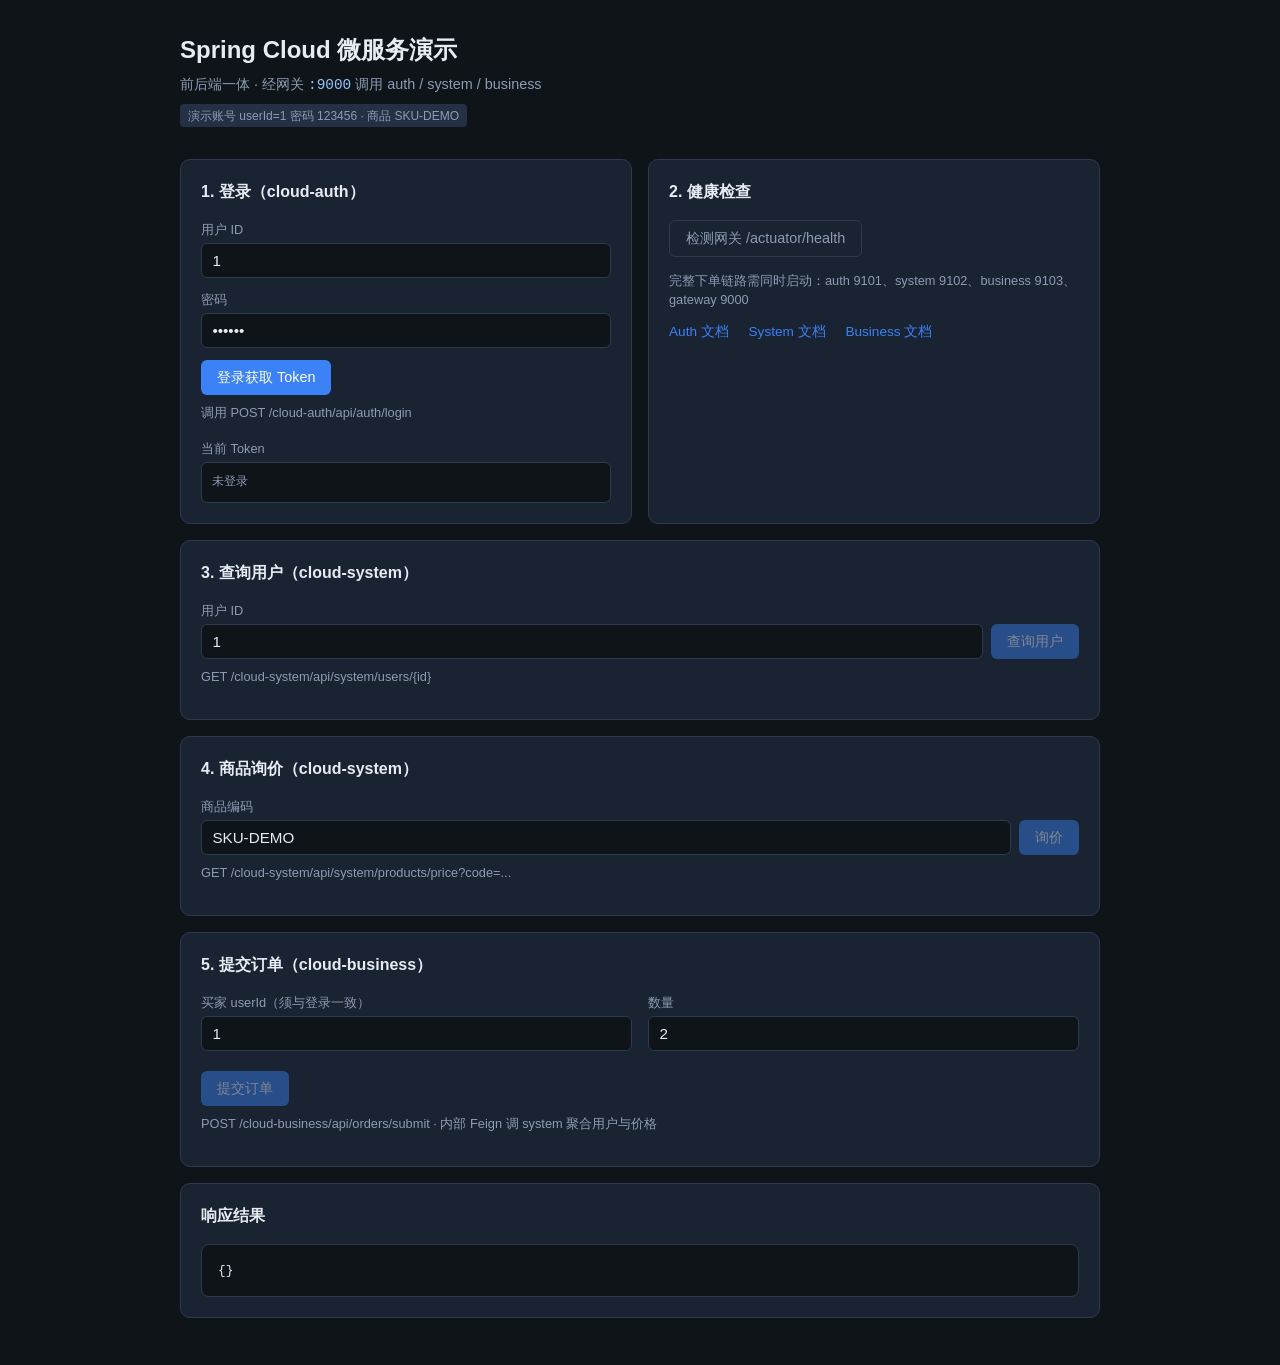
==== cloud-gateway/src/main/resources/static/index.html @ fcc1a133 "增加演示页面交互" ====
<!DOCTYPE html>
<html lang="zh-CN">
<head>
    <meta charset="UTF-8"/>
    <meta name="viewport" content="width=device-width, initial-scale=1"/>
    <title>Spring Cloud Demo · 联调演示</title>
    <style>
        :root {
            --bg: #0f1419;
            --panel: #1a2332;
            --border: #2d3a4f;
            --text: #e7ecf3;
            --muted: #8b9cb3;
            --accent: #3b82f6;
            --accent-hover: #2563eb;
            --ok: #22c55e;
            --err: #ef4444;
        }
        * { box-sizing: border-box; }
        body {
            margin: 0;
            font-family: "Segoe UI", "PingFang SC", "Microsoft YaHei", sans-serif;
            background: var(--bg);
            color: var(--text);
            line-height: 1.5;
            min-height: 100vh;
        }
        .wrap { max-width: 960px; margin: 0 auto; padding: 2rem 1.25rem 3rem; }
        header { margin-bottom: 2rem; }
        header h1 { font-size: 1.5rem; font-weight: 600; margin: 0 0 0.35rem; }
        header p { margin: 0; color: var(--muted); font-size: 0.9rem; }
        .badge {
            display: inline-block;
            font-size: 0.75rem;
            padding: 0.15rem 0.5rem;
            border-radius: 4px;
            background: #243044;
            color: var(--muted);
            margin-top: 0.5rem;
        }
        .grid { display: grid; gap: 1rem; }
        @media (min-width: 720px) {
            .grid-2 { grid-template-columns: 1fr 1fr; }
        }
        .card {
            background: var(--panel);
            border: 1px solid var(--border);
            border-radius: 10px;
            padding: 1.25rem;
        }
        .card h2 {
            font-size: 1rem;
            margin: 0 0 1rem;
            font-weight: 600;
            color: var(--text);
        }
        label {
            display: block;
            font-size: 0.8rem;
            color: var(--muted);
            margin-bottom: 0.25rem;
        }
        input {
            width: 100%;
            padding: 0.5rem 0.65rem;
            margin-bottom: 0.75rem;
            border: 1px solid var(--border);
            border-radius: 6px;
            background: var(--bg);
            color: var(--text);
            font-size: 0.95rem;
        }
        input:focus { outline: 2px solid var(--accent); border-color: transparent; }
        .row { display: flex; gap: 0.5rem; flex-wrap: wrap; align-items: flex-end; }
        .row input { flex: 1; min-width: 120px; margin-bottom: 0; }
        button {
            padding: 0.5rem 1rem;
            border: none;
            border-radius: 6px;
            background: var(--accent);
            color: #fff;
            font-size: 0.9rem;
            cursor: pointer;
            white-space: nowrap;
        }
        button:hover { background: var(--accent-hover); }
        button.secondary {
            background: transparent;
            border: 1px solid var(--border);
            color: var(--muted);
        }
        button.secondary:hover { border-color: var(--accent); color: var(--text); }
        button:disabled { opacity: 0.45; cursor: not-allowed; }
        .token-box {
            font-family: ui-monospace, monospace;
            font-size: 0.75rem;
            word-break: break-all;
            padding: 0.65rem;
            background: var(--bg);
            border-radius: 6px;
            border: 1px solid var(--border);
            color: var(--muted);
            min-height: 2.5rem;
        }
        .token-box.active { color: var(--ok); }
        pre#output {
            margin: 0;
            padding: 1rem;
            background: var(--bg);
            border: 1px solid var(--border);
            border-radius: 8px;
            font-size: 0.8rem;
            overflow: auto;
            max-height: 320px;
            white-space: pre-wrap;
            word-break: break-word;
        }
        .links { margin-top: 0.75rem; font-size: 0.85rem; }
        .links a { color: var(--accent); text-decoration: none; margin-right: 1rem; }
        .links a:hover { text-decoration: underline; }
        .hint { font-size: 0.8rem; color: var(--muted); margin-top: 0.5rem; }
        .status { font-size: 0.85rem; margin-top: 0.5rem; }
        .status.ok { color: var(--ok); }
        .status.err { color: var(--err); }
    </style>
</head>
<body>
<div class="wrap">
    <header>
        <h1>Spring Cloud 微服务演示</h1>
        <p>前后端一体 · 经网关 <code style="color:#93c5fd">:9000</code> 调用 auth / system / business</p>
        <span class="badge">演示账号 userId=1 密码 123456 · 商品 SKU-DEMO</span>
    </header>

    <div class="grid grid-2">
        <section class="card">
            <h2>1. 登录（cloud-auth）</h2>
            <label for="userId">用户 ID</label>
            <input id="userId" type="number" value="1" min="1"/>
            <label for="password">密码</label>
            <input id="password" type="password" value="123456"/>
            <button type="button" id="btnLogin">登录获取 Token</button>
            <p class="hint">调用 POST /cloud-auth/api/auth/login</p>
            <label style="margin-top:1rem">当前 Token</label>
            <div id="tokenBox" class="token-box">未登录</div>
        </section>

        <section class="card">
            <h2>2. 健康检查</h2>
            <button type="button" id="btnHealth" class="secondary">检测网关 /actuator/health</button>
            <p id="healthStatus" class="status"></p>
            <p class="hint">完整下单链路需同时启动：auth 9101、system 9102、business 9103、gateway 9000</p>
            <div class="links">
                <a href="/cloud-auth/doc.html" target="_blank">Auth 文档</a>
                <a href="/cloud-system/doc.html" target="_blank">System 文档</a>
                <a href="/cloud-business/doc.html" target="_blank">Business 文档</a>
            </div>
        </section>
    </div>

    <div class="grid" style="margin-top:1rem">
        <section class="card">
            <h2>3. 查询用户（cloud-system）</h2>
            <div class="row">
                <div style="flex:1">
                    <label for="queryUserId">用户 ID</label>
                    <input id="queryUserId" type="number" value="1"/>
                </div>
                <button type="button" id="btnUser" disabled>查询用户</button>
            </div>
            <p class="hint">GET /cloud-system/api/system/users/{id}</p>
        </section>

        <section class="card">
            <h2>4. 商品询价（cloud-system）</h2>
            <div class="row">
                <div style="flex:1">
                    <label for="sku">商品编码</label>
                    <input id="sku" type="text" value="SKU-DEMO"/>
                </div>
                <button type="button" id="btnPrice" disabled>询价</button>
            </div>
            <p class="hint">GET /cloud-system/api/system/products/price?code=...</p>
        </section>
    </div>

    <section class="card" style="margin-top:1rem">
        <h2>5. 提交订单（cloud-business）</h2>
        <div class="grid grid-2">
            <div>
                <label for="buyerId">买家 userId（须与登录一致）</label>
                <input id="buyerId" type="number" value="1"/>
            </div>
            <div>
                <label for="qty">数量</label>
                <input id="qty" type="number" value="2" min="1"/>
            </div>
        </div>
        <button type="button" id="btnOrder" disabled style="margin-top:0.5rem">提交订单</button>
        <p class="hint">POST /cloud-business/api/orders/submit · 内部 Feign 调 system 聚合用户与价格</p>
    </section>

    <section class="card" style="margin-top:1rem">
        <h2>响应结果</h2>
        <pre id="output">{}</pre>
    </section>
</div>

<script>
(function () {
    const API = '';
    let token = sessionStorage.getItem('demo_token') || '';

    const $ = (id) => document.getElementById(id);
    const tokenBox = $('tokenBox');
    const output = $('output');
    const btnUser = $('btnUser');
    const btnPrice = $('btnPrice');
    const btnOrder = $('btnOrder');

    function show(data, isError) {
        output.textContent = typeof data === 'string' ? data : JSON.stringify(data, null, 2);
        output.style.borderColor = isError ? 'var(--err)' : 'var(--border)';
    }

    function syncTokenUi() {
        if (token) {
            tokenBox.textContent = token;
            tokenBox.classList.add('active');
            btnUser.disabled = false;
            btnPrice.disabled = false;
            btnOrder.disabled = false;
        } else {
            tokenBox.textContent = '未登录';
            tokenBox.classList.remove('active');
            btnUser.disabled = true;
            btnPrice.disabled = true;
            btnOrder.disabled = true;
        }
    }

    async function request(method, path, body, needAuth) {
        const headers = { 'Content-Type': 'application/json', 'X-Trace-Id': 'demo-' + Date.now() };
        if (needAuth && token) {
            headers['Authorization'] = 'Bearer ' + token;
        }
        const opts = { method, headers };
        if (body != null) {
            opts.body = JSON.stringify(body);
        }
        const res = await fetch(API + path, opts);
        const text = await res.text();
        let json;
        try {
            json = JSON.parse(text);
        } catch (e) {
            throw new Error('HTTP ' + res.status + ': ' + text);
        }
        if (!res.ok && json.code == null) {
            json = { code: res.status, message: text, data: null };
        }
        return json;
    }

    $('btnLogin').onclick = async function () {
        try {
            const userId = Number($('userId').value);
            const password = $('password').value;
            const res = await request('POST', '/cloud-auth/api/auth/login', { userId, password }, false);
            show(res, res.code !== 200);
            if (res.code === 200 && res.data && res.data.accessToken) {
                token = res.data.accessToken;
                sessionStorage.setItem('demo_token', token);
                $('buyerId').value = String(userId);
                $('queryUserId').value = String(userId);
                syncTokenUi();
            }
        } catch (e) {
            show(e.message, true);
        }
    };

    $('btnHealth').onclick = async function () {
        const el = $('healthStatus');
        el.textContent = '检测中…';
        el.className = 'status';
        try {
            const res = await fetch(API + '/actuator/health');
            const text = await res.text();
            let json;
            try {
                json = JSON.parse(text);
            } catch (e) {
                throw new Error('HTTP ' + res.status + ': ' + text);
            }
            if (!res.ok) {
                throw new Error('HTTP ' + res.status + ': ' + (json.message || text));
            }
            el.textContent = '网关状态: ' + (json.status || 'UNKNOWN');
            el.className = 'status ' + (json.status === 'UP' ? 'ok' : 'err');
            show(json, json.status !== 'UP');
        } catch (e) {
            el.textContent = '网关不可达（请确认已重启 gateway 且含 actuator 依赖）';
            el.className = 'status err';
            show(e.message, true);
        }
    };

    $('btnUser').onclick = async function () {
        try {
            const id = $('queryUserId').value;
            const res = await request('GET', '/cloud-system/api/system/users/' + id, null, true);
            show(res, res.code !== 200);
        } catch (e) {
            show(e.message, true);
        }
    };

    $('btnPrice').onclick = async function () {
        try {
            const code = encodeURIComponent($('sku').value.trim());
            const res = await request('GET', '/cloud-system/api/system/products/price?code=' + code, null, true);
            show(res, res.code !== 200);
        } catch (e) {
            show(e.message, true);
        }
    };

    $('btnOrder').onclick = async function () {
        try {
            const body = {
                buyerUserId: Number($('buyerId').value),
                productCode: $('sku').value.trim(),
                quantity: Number($('qty').value)
            };
            const res = await request('POST', '/cloud-business/api/orders/submit', body, true);
            show(res, res.code !== 200);
        } catch (e) {
            show(e.message, true);
        }
    };

    syncTokenUi();
})();
</script>
</body>
</html>
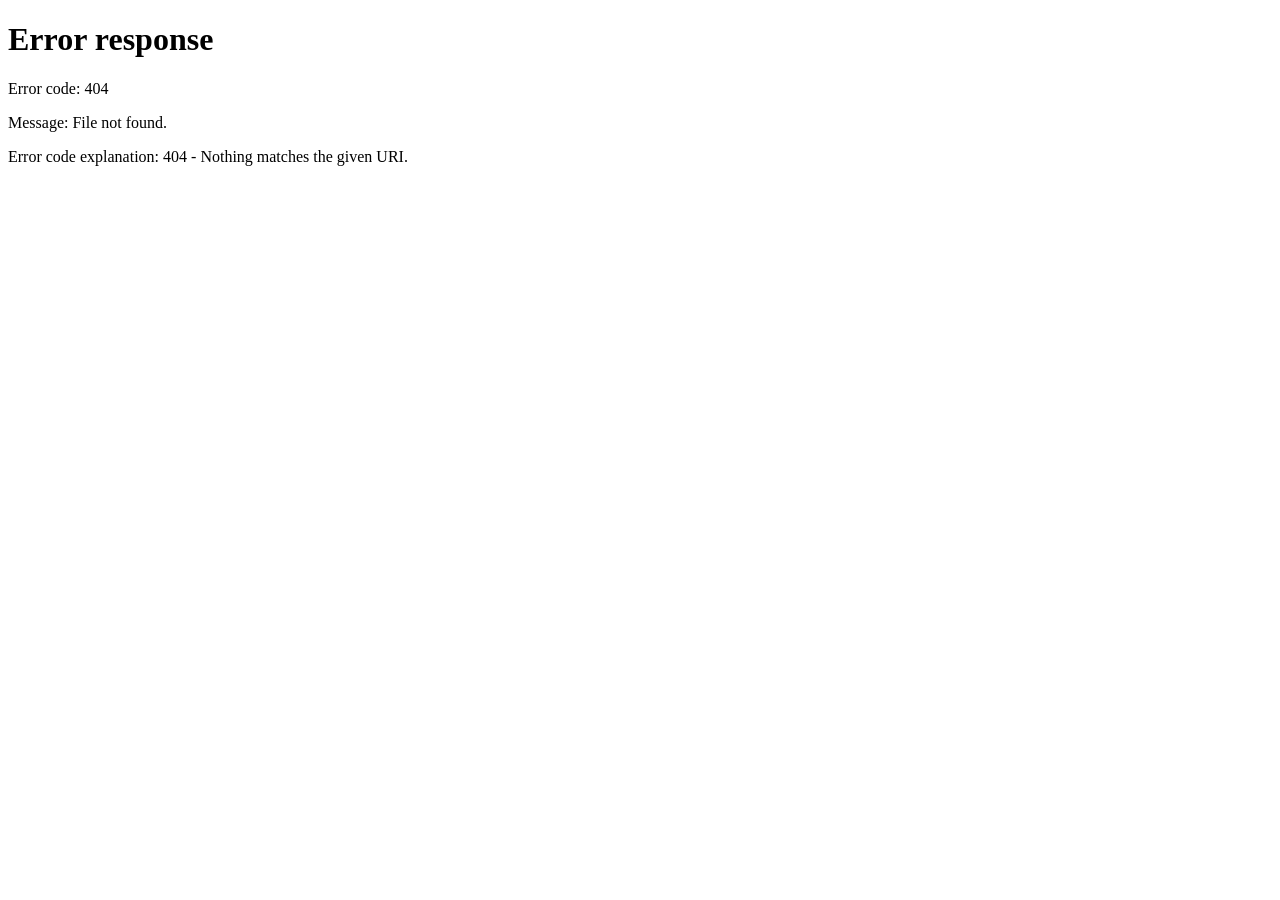
==== commit b9024a92: "增加演示页面交互-增加数据处理-存入项目的json文件中" ====
--- a/cloud-gateway/src/main/resources/static/index.html
+++ b/cloud-gateway/src/main/resources/static/index.html
@@ -206,10 +206,15 @@
     </section>
 </div>
 
+<script src="/js/app.js"></script>
 <script>
 (function () {
+    if (!sessionStorage.getItem('demo_token')) {
+        window.location.replace('/login.html');
+        return;
+    }
     const API = '';
-    let token = sessionStorage.getItem('demo_token') || '';
+    let token = AppSession.getToken();
 
     const $ = (id) => document.getElementById(id);
     const tokenBox = $('tokenBox');
@@ -270,7 +275,13 @@
             show(res, res.code !== 200);
             if (res.code === 200 && res.data && res.data.accessToken) {
                 token = res.data.accessToken;
-                sessionStorage.setItem('demo_token', token);
+                AppSession.save(token, {
+                    userId: res.data.userId,
+                    userName: res.data.userName,
+                    role: res.data.role,
+                    avatarUrl: res.data.avatarUrl,
+                    expireInSeconds: res.data.expireInSeconds
+                });
                 $('buyerId').value = String(userId);
                 $('queryUserId').value = String(userId);
                 syncTokenUi();
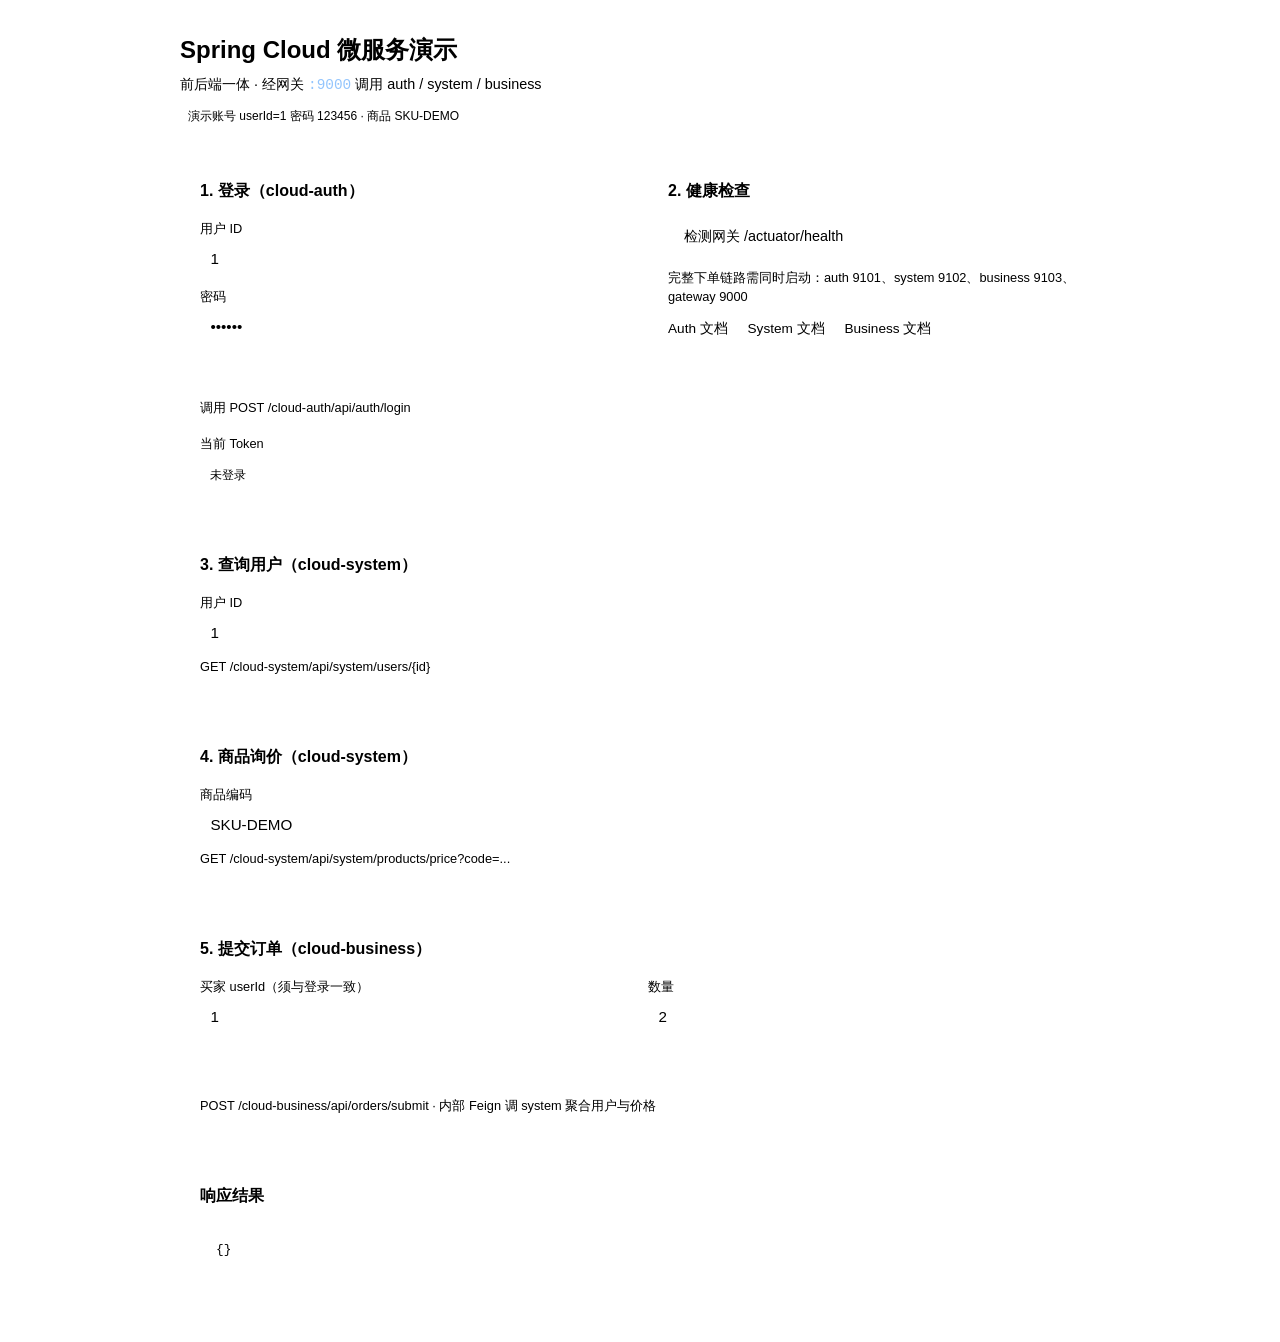
==== commit 6c3f4a6e: "样式优化-支持多种主题背景色" ====
--- a/cloud-gateway/src/main/resources/static/index.html
+++ b/cloud-gateway/src/main/resources/static/index.html
@@ -4,15 +4,10 @@
     <meta charset="UTF-8"/>
     <meta name="viewport" content="width=device-width, initial-scale=1"/>
     <title>Spring Cloud Demo · 联调演示</title>
+    <script src="/js/theme.js"></script>
+    <link rel="stylesheet" href="/css/themes.css"/>
     <style>
         :root {
-            --bg: #0f1419;
-            --panel: #1a2332;
-            --border: #2d3a4f;
-            --text: #e7ecf3;
-            --muted: #8b9cb3;
-            --accent: #3b82f6;
-            --accent-hover: #2563eb;
             --ok: #22c55e;
             --err: #ef4444;
         }
@@ -34,7 +29,7 @@
             font-size: 0.75rem;
             padding: 0.15rem 0.5rem;
             border-radius: 4px;
-            background: #243044;
+            background: var(--bg-elevated);
             color: var(--muted);
             margin-top: 0.5rem;
         }
@@ -126,6 +121,7 @@
 </head>
 <body>
 <div class="wrap">
+    <div id="themeMount" class="theme-mount--index"></div>
     <header>
         <h1>Spring Cloud 微服务演示</h1>
         <p>前后端一体 · 经网关 <code style="color:#93c5fd">:9000</code> 调用 auth / system / business</p>
@@ -209,6 +205,9 @@
 <script src="/js/app.js"></script>
 <script>
 (function () {
+    AppTheme.init();
+    AppTheme.mountPicker(document.getElementById('themeMount'));
+
     if (!sessionStorage.getItem('demo_token')) {
         window.location.replace('/login.html');
         return;
